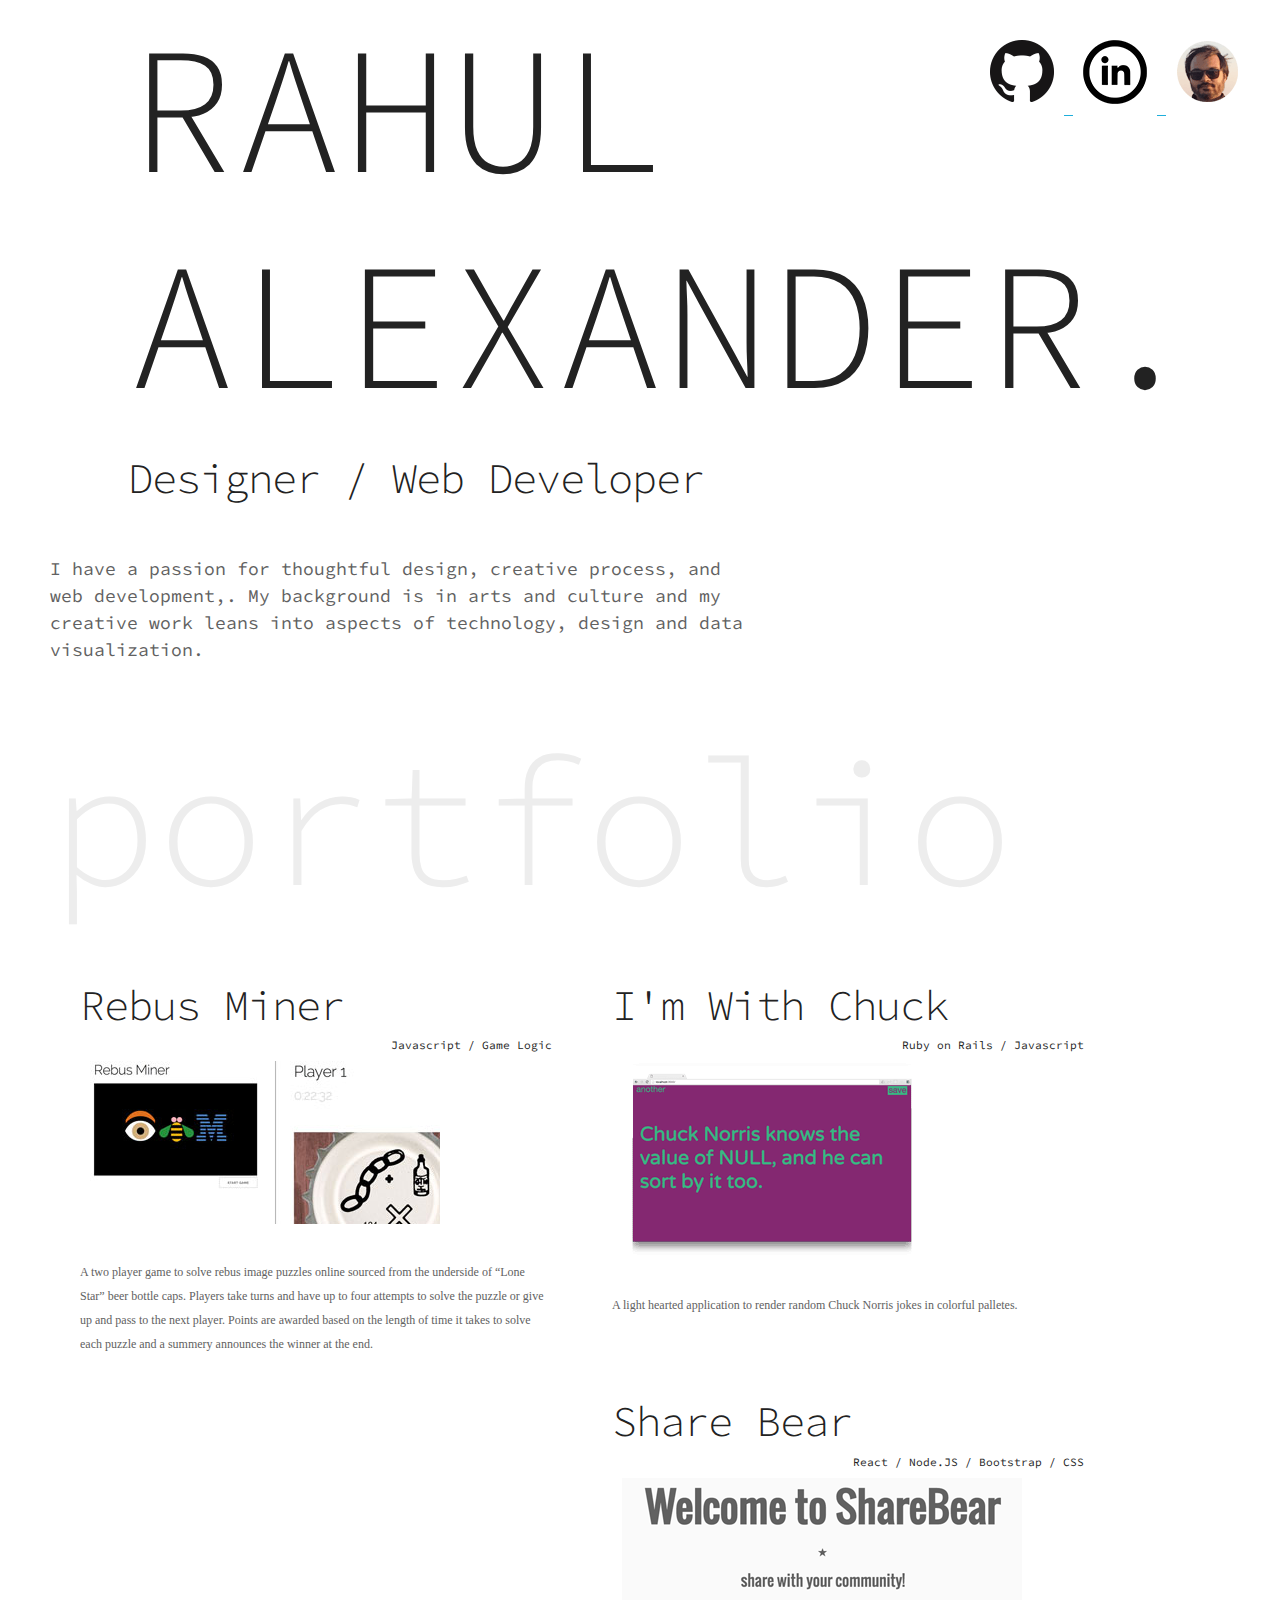
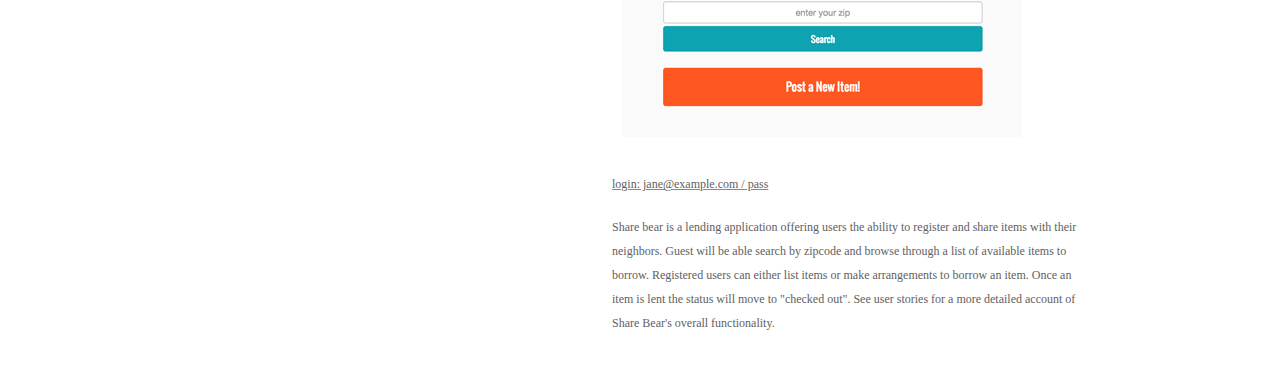
==== index.html @ 2a426d62 "a few edits" ====
<!DOCTYPE html>
<html>
  <head>
    <meta charset="utf-8">
    <meta http-equiv="X-UA-Compatible" content="IE=edge">
    <meta name="viewport" content="width=device-width, initial-scale=1">
    <title>Rahul Alexander</title>
    <link rel="stylesheet" href="style.css">
    <link rel="stylesheet" href="css/normalize.css">
    <link rel="stylesheet" href="css/skeleton.css">
    <link rel="stylesheet" href="style.css">
    <script type="text/javascript" src="js/jquery-2.2.4.min.js"></script>
    <link href='https://fonts.googleapis.com/css?family=Source+Code+Pro' rel='stylesheet' type='text/css'>
  </head>
<body>

<header id="intro">
  <div class="gitfloat">
    <a href="https://github.com/papersix/" target="_blank">
      <img src="img/git_hub.png" />
    </a>
    <a href="https://www.linkedin.com/in/rahulalexander" target="_blank">
      <img src="img/linked_in.png" />
    </a>
    <img src="img/ra_02.png" />
  </div>
  <h1>RAHUL ALEXANDER.</h1>
  <h2>Designer / Web Developer</h2>
</header>


<section id="about">
<p>I have a passion for thoughtful design, creative process, and web development,.
My background is in arts and culture and my creative work leans into aspects of technology, design and data visualization.</p>
</section>

<section id ="portfolio">

<h1>portfolio</h1>
  <div>
    <h2>Rebus Miner</h2><sup>Javascript / Game Logic</sup>
    <a href="http://papersix.github.io/miner" target="_blank">
      <img src="img/rebus_miner.jpg" alt="">
    </a>
      <p>A two player game to solve rebus image puzzles online sourced from the underside of “Lone Star” beer bottle caps.  Players take turns and have up to four attempts to solve the puzzle or give up and pass to the next player.  Points are awarded based on the length of time it takes to solve each puzzle and a summery announces the winner at the end.</p>
  </div>

  <div>
    <h2>I'm With Chuck</h2><sup>Ruby on Rails / Javascript</sup>
    <a href="http://papersix.github.io/miner" target="_blank"><img src="img/chuck.gif" alt=""></a>
      <p>A light hearted application to render random Chuck Norris jokes in colorful palletes.</p>
  </div>

  <div>
    <h2>Share Bear</h2><sup> React / Node.JS / Bootstrap / CSS</sup>
    <a href="http://share--bear.herokuapp.com/" target="_blank"><img src="img/share_bear.png" alt=""></a>
      <a href="http://share--bear.herokuapp.com/" target="_blank">
      <p>login:  jane@example.com  / pass</p></a>
      <p>Share bear is a lending application offering users the ability to register and share items with their neighbors. Guest will be able search by zipcode and browse through a list of available items to borrow. Registered users can either list items or make arrangements to borrow an item. Once an item is lent the status will move to "checked out".
See user stories for a more detailed account of Share Bear's overall functionality.</p>
  </div>
</section>


<footer>

</footer>
</body>
</html>
---- style.css ----
* {
    font-family: Source Code Pro;
}

header {
  margin-left: 10%;
  /*text-align: center;*/
}
section {
  width:auto;
 /* padding:50px;*/
  margin: 50px;
}
h1 {
  font-size:20vh;

}
#about p {
  font-size: 1.2em;
  font-family: Source Code Pro;
  line-height: 1.5em;
  margin-right:40%;
}

.gitfloat {
  float: right;
  position: relative;
  display:inline-block;
}

div {
  padding:30px;
}

img {
  margin:10px;
/*  position: relative;*/
  display: inline-block;
}


#portfolio div {
  width:40%;
  display:inline-block;

  float: left;
}

#portfolio h1 {
  color:#ededed;
}

sup {
  float:right;
}



p {

  font-family: Verdana;
  font-size: 9pt;
  line-height: 18pt;
  margin: 14pt 0;
  color: #616161;

}
---- css/skeleton.css ----
/*
* Skeleton V2.0.4
* Copyright 2014, Dave Gamache
* www.getskeleton.com
* Free to use under the MIT license.
* http://www.opensource.org/licenses/mit-license.php
* 12/29/2014
*/


/* Table of contents
––––––––––––––––––––––––––––––––––––––––––––––––––
- Grid
- Base Styles
- Typography
- Links
- Buttons
- Forms
- Lists
- Code
- Tables
- Spacing
- Utilities
- Clearing
- Media Queries
*/


/* Grid
–––––––––––––––––––––––––––––––––––––––––––––––––– */
.container {
  position: relative;
  width: 100%;
  max-width: 960px;
  margin: 0 auto;
  padding: 0 20px;
  box-sizing: border-box; }
.column,
.columns {
  width: 100%;
  float: left;
  box-sizing: border-box; }

/* For devices larger than 400px */
@media (min-width: 400px) {
  .container {
    width: 85%;
    padding: 0; }
}

/* For devices larger than 550px */
@media (min-width: 550px) {
  .container {
    width: 80%; }
  .column,
  .columns {
    margin-left: 4%; }
  .column:first-child,
  .columns:first-child {
    margin-left: 0; }

  .one.column,
  .one.columns                    { width: 4.66666666667%; }
  .two.columns                    { width: 13.3333333333%; }
  .three.columns                  { width: 22%;            }
  .four.columns                   { width: 30.6666666667%; }
  .five.columns                   { width: 39.3333333333%; }
  .six.columns                    { width: 48%;            }
  .seven.columns                  { width: 56.6666666667%; }
  .eight.columns                  { width: 65.3333333333%; }
  .nine.columns                   { width: 74.0%;          }
  .ten.columns                    { width: 82.6666666667%; }
  .eleven.columns                 { width: 91.3333333333%; }
  .twelve.columns                 { width: 100%; margin-left: 0; }

  .one-third.column               { width: 30.6666666667%; }
  .two-thirds.column              { width: 65.3333333333%; }

  .one-half.column                { width: 48%; }

  /* Offsets */
  .offset-by-one.column,
  .offset-by-one.columns          { margin-left: 8.66666666667%; }
  .offset-by-two.column,
  .offset-by-two.columns          { margin-left: 17.3333333333%; }
  .offset-by-three.column,
  .offset-by-three.columns        { margin-left: 26%;            }
  .offset-by-four.column,
  .offset-by-four.columns         { margin-left: 34.6666666667%; }
  .offset-by-five.column,
  .offset-by-five.columns         { margin-left: 43.3333333333%; }
  .offset-by-six.column,
  .offset-by-six.columns          { margin-left: 52%;            }
  .offset-by-seven.column,
  .offset-by-seven.columns        { margin-left: 60.6666666667%; }
  .offset-by-eight.column,
  .offset-by-eight.columns        { margin-left: 69.3333333333%; }
  .offset-by-nine.column,
  .offset-by-nine.columns         { margin-left: 78.0%;          }
  .offset-by-ten.column,
  .offset-by-ten.columns          { margin-left: 86.6666666667%; }
  .offset-by-eleven.column,
  .offset-by-eleven.columns       { margin-left: 95.3333333333%; }

  .offset-by-one-third.column,
  .offset-by-one-third.columns    { margin-left: 34.6666666667%; }
  .offset-by-two-thirds.column,
  .offset-by-two-thirds.columns   { margin-left: 69.3333333333%; }

  .offset-by-one-half.column,
  .offset-by-one-half.columns     { margin-left: 52%; }

}


/* Base Styles
–––––––––––––––––––––––––––––––––––––––––––––––––– */
/* NOTE
html is set to 62.5% so that all the REM measurements throughout Skeleton
are based on 10px sizing. So basically 1.5rem = 15px :) */
html {
  font-size: 62.5%; }
body {
  font-size: 1.5em; /* currently ems cause chrome bug misinterpreting rems on body element */
  line-height: 1.6;
  font-weight: 400;
  font-family: "Raleway", "HelveticaNeue", "Helvetica Neue", Helvetica, Arial, sans-serif;
  color: #222; }


/* Typography
–––––––––––––––––––––––––––––––––––––––––––––––––– */
h1, h2, h3, h4, h5, h6 {
  margin-top: 0;
  margin-bottom: 2rem;
  font-weight: 300; }
h1 { font-size: 4.0rem; line-height: 1.2;  letter-spacing: -.1rem;}
h2 { font-size: 3.6rem; line-height: 1.25; letter-spacing: -.1rem; }
h3 { font-size: 3.0rem; line-height: 1.3;  letter-spacing: -.1rem; }
h4 { font-size: 2.4rem; line-height: 1.35; letter-spacing: -.08rem; }
h5 { font-size: 1.8rem; line-height: 1.5;  letter-spacing: -.05rem; }
h6 { font-size: 1.5rem; line-height: 1.6;  letter-spacing: 0; }

/* Larger than phablet */
@media (min-width: 550px) {
  h1 { font-size: 5.0rem; }
  h2 { font-size: 4.2rem; }
  h3 { font-size: 3.6rem; }
  h4 { font-size: 3.0rem; }
  h5 { font-size: 2.4rem; }
  h6 { font-size: 1.5rem; }
}

p {
  margin-top: 0; }


/* Links
–––––––––––––––––––––––––––––––––––––––––––––––––– */
a {
  color: #1EAEDB; }
a:hover {
  color: #0FA0CE; }


/* Buttons
–––––––––––––––––––––––––––––––––––––––––––––––––– */
.button,
button,
input[type="submit"],
input[type="reset"],
input[type="button"] {
  display: inline-block;
  height: 38px;
  padding: 0 30px;
  color: #555;
  text-align: center;
  font-size: 11px;
  font-weight: 600;
  line-height: 38px;
  letter-spacing: .1rem;
  text-transform: uppercase;
  text-decoration: none;
  white-space: nowrap;
  background-color: transparent;
  border-radius: 4px;
  border: 1px solid #bbb;
  cursor: pointer;
  box-sizing: border-box; }
.button:hover,
button:hover,
input[type="submit"]:hover,
input[type="reset"]:hover,
input[type="button"]:hover,
.button:focus,
button:focus,
input[type="submit"]:focus,
input[type="reset"]:focus,
input[type="button"]:focus {
  color: #333;
  border-color: #888;
  outline: 0; }
.button.button-primary,
button.button-primary,
input[type="submit"].button-primary,
input[type="reset"].button-primary,
input[type="button"].button-primary {
  color: #FFF;
  background-color: #33C3F0;
  border-color: #33C3F0; }
.button.button-primary:hover,
button.button-primary:hover,
input[type="submit"].button-primary:hover,
input[type="reset"].button-primary:hover,
input[type="button"].button-primary:hover,
.button.button-primary:focus,
button.button-primary:focus,
input[type="submit"].button-primary:focus,
input[type="reset"].button-primary:focus,
input[type="button"].button-primary:focus {
  color: #FFF;
  background-color: #1EAEDB;
  border-color: #1EAEDB; }


/* Forms
–––––––––––––––––––––––––––––––––––––––––––––––––– */
input[type="email"],
input[type="number"],
input[type="search"],
input[type="text"],
input[type="tel"],
input[type="url"],
input[type="password"],
textarea,
select {
  height: 38px;
  padding: 6px 10px; /* The 6px vertically centers text on FF, ignored by Webkit */
  background-color: #fff;
  border: 1px solid #D1D1D1;
  border-radius: 4px;
  box-shadow: none;
  box-sizing: border-box; }
/* Removes awkward default styles on some inputs for iOS */
input[type="email"],
input[type="number"],
input[type="search"],
input[type="text"],
input[type="tel"],
input[type="url"],
input[type="password"],
textarea {
  -webkit-appearance: none;
     -moz-appearance: none;
          appearance: none; }
textarea {
  min-height: 65px;
  padding-top: 6px;
  padding-bottom: 6px; }
input[type="email"]:focus,
input[type="number"]:focus,
input[type="search"]:focus,
input[type="text"]:focus,
input[type="tel"]:focus,
input[type="url"]:focus,
input[type="password"]:focus,
textarea:focus,
select:focus {
  border: 1px solid #33C3F0;
  outline: 0; }
label,
legend {
  display: block;
  margin-bottom: .5rem;
  font-weight: 600; }
fieldset {
  padding: 0;
  border-width: 0; }
input[type="checkbox"],
input[type="radio"] {
  display: inline; }
label > .label-body {
  display: inline-block;
  margin-left: .5rem;
  font-weight: normal; }


/* Lists
–––––––––––––––––––––––––––––––––––––––––––––––––– */
ul {
  list-style: circle inside; }
ol {
  list-style: decimal inside; }
ol, ul {
  padding-left: 0;
  margin-top: 0; }
ul ul,
ul ol,
ol ol,
ol ul {
  margin: 1.5rem 0 1.5rem 3rem;
  font-size: 90%; }
li {
  margin-bottom: 1rem; }


/* Code
–––––––––––––––––––––––––––––––––––––––––––––––––– */
code {
  padding: .2rem .5rem;
  margin: 0 .2rem;
  font-size: 90%;
  white-space: nowrap;
  background: #F1F1F1;
  border: 1px solid #E1E1E1;
  border-radius: 4px; }
pre > code {
  display: block;
  padding: 1rem 1.5rem;
  white-space: pre; }


/* Tables
–––––––––––––––––––––––––––––––––––––––––––––––––– */
th,
td {
  padding: 12px 15px;
  text-align: left;
  border-bottom: 1px solid #E1E1E1; }
th:first-child,
td:first-child {
  padding-left: 0; }
th:last-child,
td:last-child {
  padding-right: 0; }


/* Spacing
–––––––––––––––––––––––––––––––––––––––––––––––––– */
button,
.button {
  margin-bottom: 1rem; }
input,
textarea,
select,
fieldset {
  margin-bottom: 1.5rem; }
pre,
blockquote,
dl,
figure,
table,
p,
ul,
ol,
form {
  margin-bottom: 2.5rem; }


/* Utilities
–––––––––––––––––––––––––––––––––––––––––––––––––– */
.u-full-width {
  width: 100%;
  box-sizing: border-box; }
.u-max-full-width {
  max-width: 100%;
  box-sizing: border-box; }
.u-pull-right {
  float: right; }
.u-pull-left {
  float: left; }


/* Misc
–––––––––––––––––––––––––––––––––––––––––––––––––– */
hr {
  margin-top: 3rem;
  margin-bottom: 3.5rem;
  border-width: 0;
  border-top: 1px solid #E1E1E1; }


/* Clearing
–––––––––––––––––––––––––––––––––––––––––––––––––– */

/* Self Clearing Goodness */
.container:after,
.row:after,
.u-cf {
  content: "";
  display: table;
  clear: both; }


/* Media Queries
–––––––––––––––––––––––––––––––––––––––––––––––––– */
/*
Note: The best way to structure the use of media queries is to create the queries
near the relevant code. For example, if you wanted to change the styles for buttons
on small devices, paste the mobile query code up in the buttons section and style it
there.
*/


/* Larger than mobile */
@media (min-width: 400px) {}

/* Larger than phablet (also point when grid becomes active) */
@media (min-width: 550px) {}

/* Larger than tablet */
@media (min-width: 750px) {}

/* Larger than desktop */
@media (min-width: 1000px) {}

/* Larger than Desktop HD */
@media (min-width: 1200px) {}
---- style.css ----
* {
    font-family: Source Code Pro;
}

header {
  margin-left: 10%;
  /*text-align: center;*/
}
section {
  width:auto;
 /* padding:50px;*/
  margin: 50px;
}
h1 {
  font-size:20vh;

}
#about p {
  font-size: 1.2em;
  font-family: Source Code Pro;
  line-height: 1.5em;
  margin-right:40%;
}

.gitfloat {
  float: right;
  position: relative;
  display:inline-block;
}

div {
  padding:30px;
}

img {
  margin:10px;
/*  position: relative;*/
  display: inline-block;
}


#portfolio div {
  width:40%;
  display:inline-block;

  float: left;
}

#portfolio h1 {
  color:#ededed;
}

sup {
  float:right;
}



p {

  font-family: Verdana;
  font-size: 9pt;
  line-height: 18pt;
  margin: 14pt 0;
  color: #616161;

}
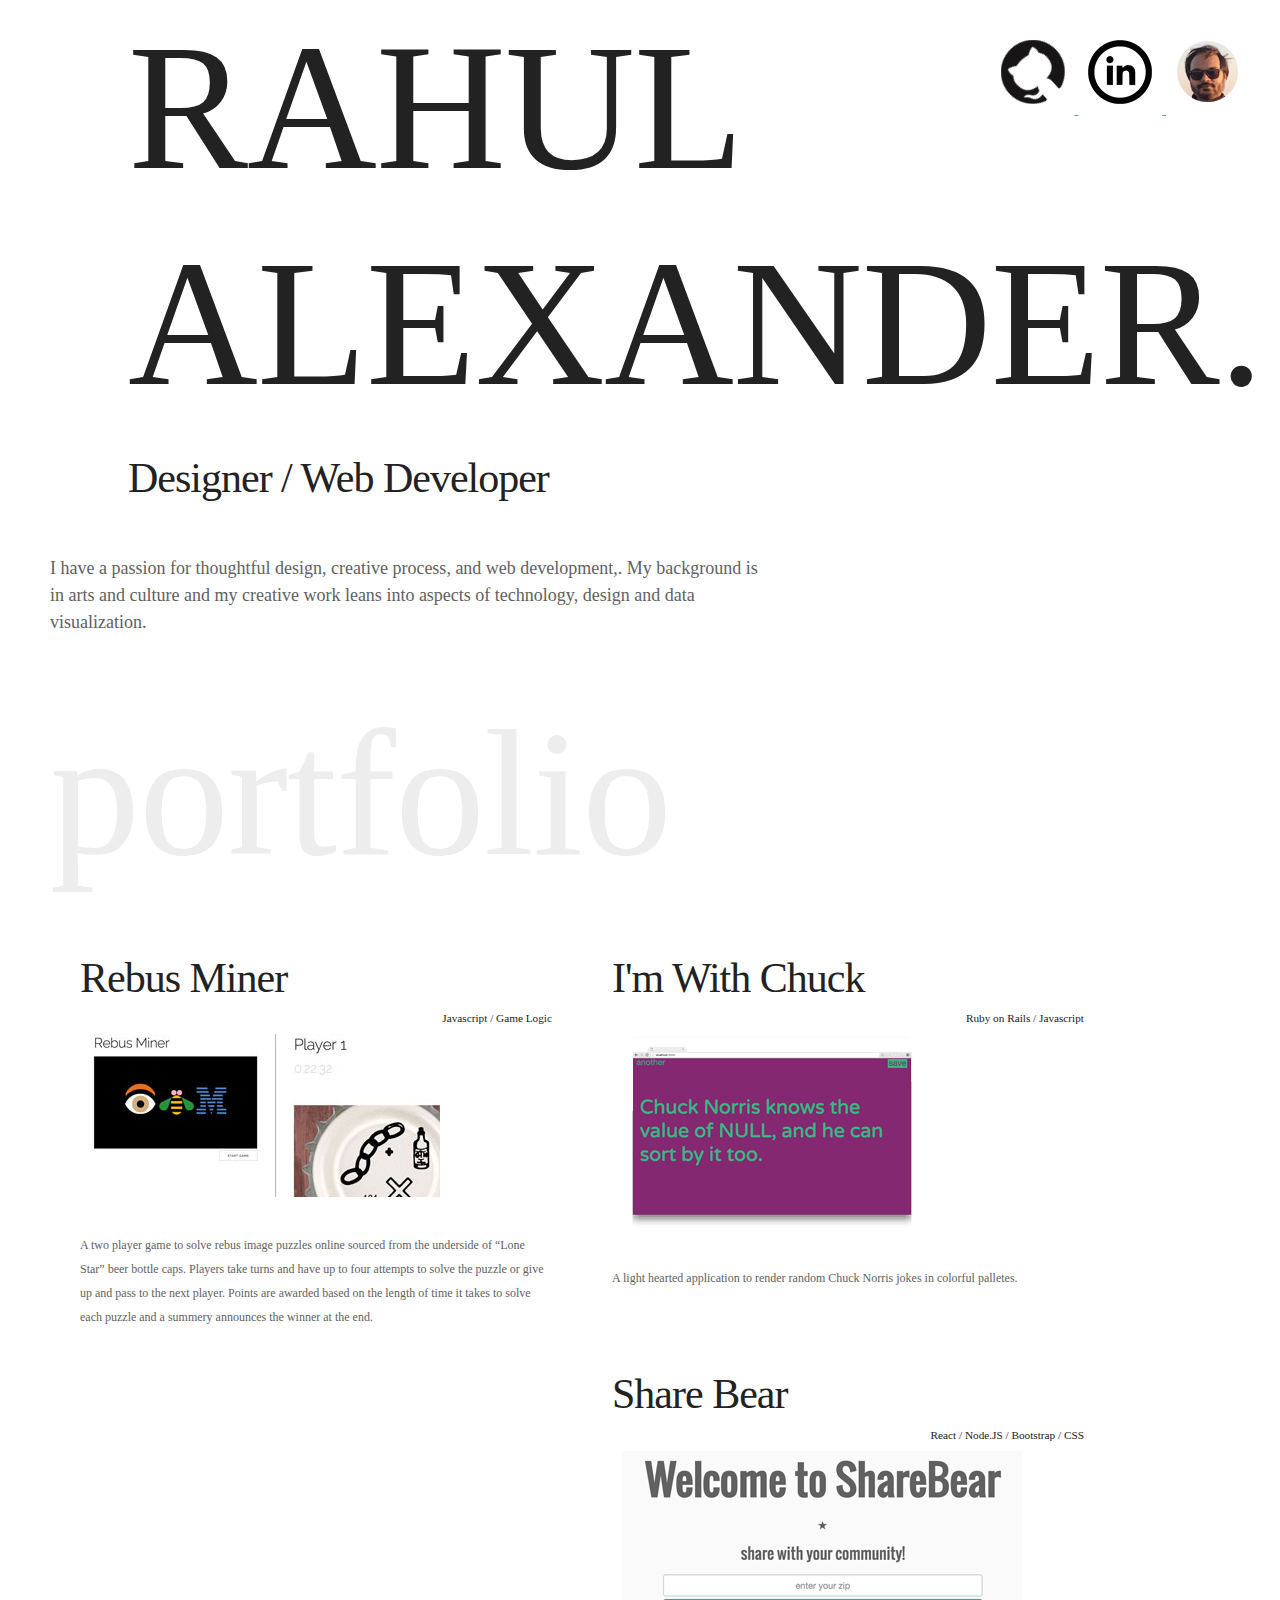
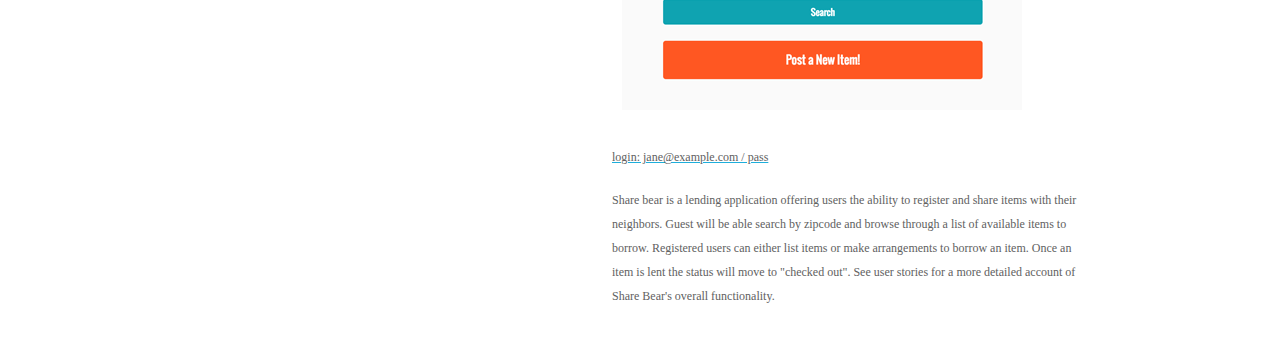
==== commit 7ed8b881: "added anim for git" ====
--- a/index.html
+++ b/index.html
@@ -10,14 +10,14 @@
     <link rel="stylesheet" href="css/skeleton.css">
     <link rel="stylesheet" href="style.css">
     <script type="text/javascript" src="js/jquery-2.2.4.min.js"></script>
-    <link href='https://fonts.googleapis.com/css?family=Source+Code+Pro' rel='stylesheet' type='text/css'>
+    <!-- <link href='https://fonts.googleapis.com/css?family=Source+Code+Pro' rel='stylesheet' type='text/css'> -->
   </head>
 <body>
 
 <header id="intro">
   <div class="gitfloat">
     <a href="https://github.com/papersix/" target="_blank">
-      <img src="img/git_hub.png" />
+      <img src="img/git_hub_2.gif" />
     </a>
     <a href="https://www.linkedin.com/in/rahulalexander" target="_blank">
       <img src="img/linked_in.png" />
--- a/style.css
+++ b/style.css
@@ -1,3 +1,5 @@
+@import url(https://fonts.googleapis.com/css?family=Source+Sans+Pro);
+
 * {
     font-family: Source Code Pro;
 }
--- a/style.css
+++ b/style.css
@@ -1,3 +1,5 @@
+@import url(https://fonts.googleapis.com/css?family=Source+Sans+Pro);
+
 * {
     font-family: Source Code Pro;
 }
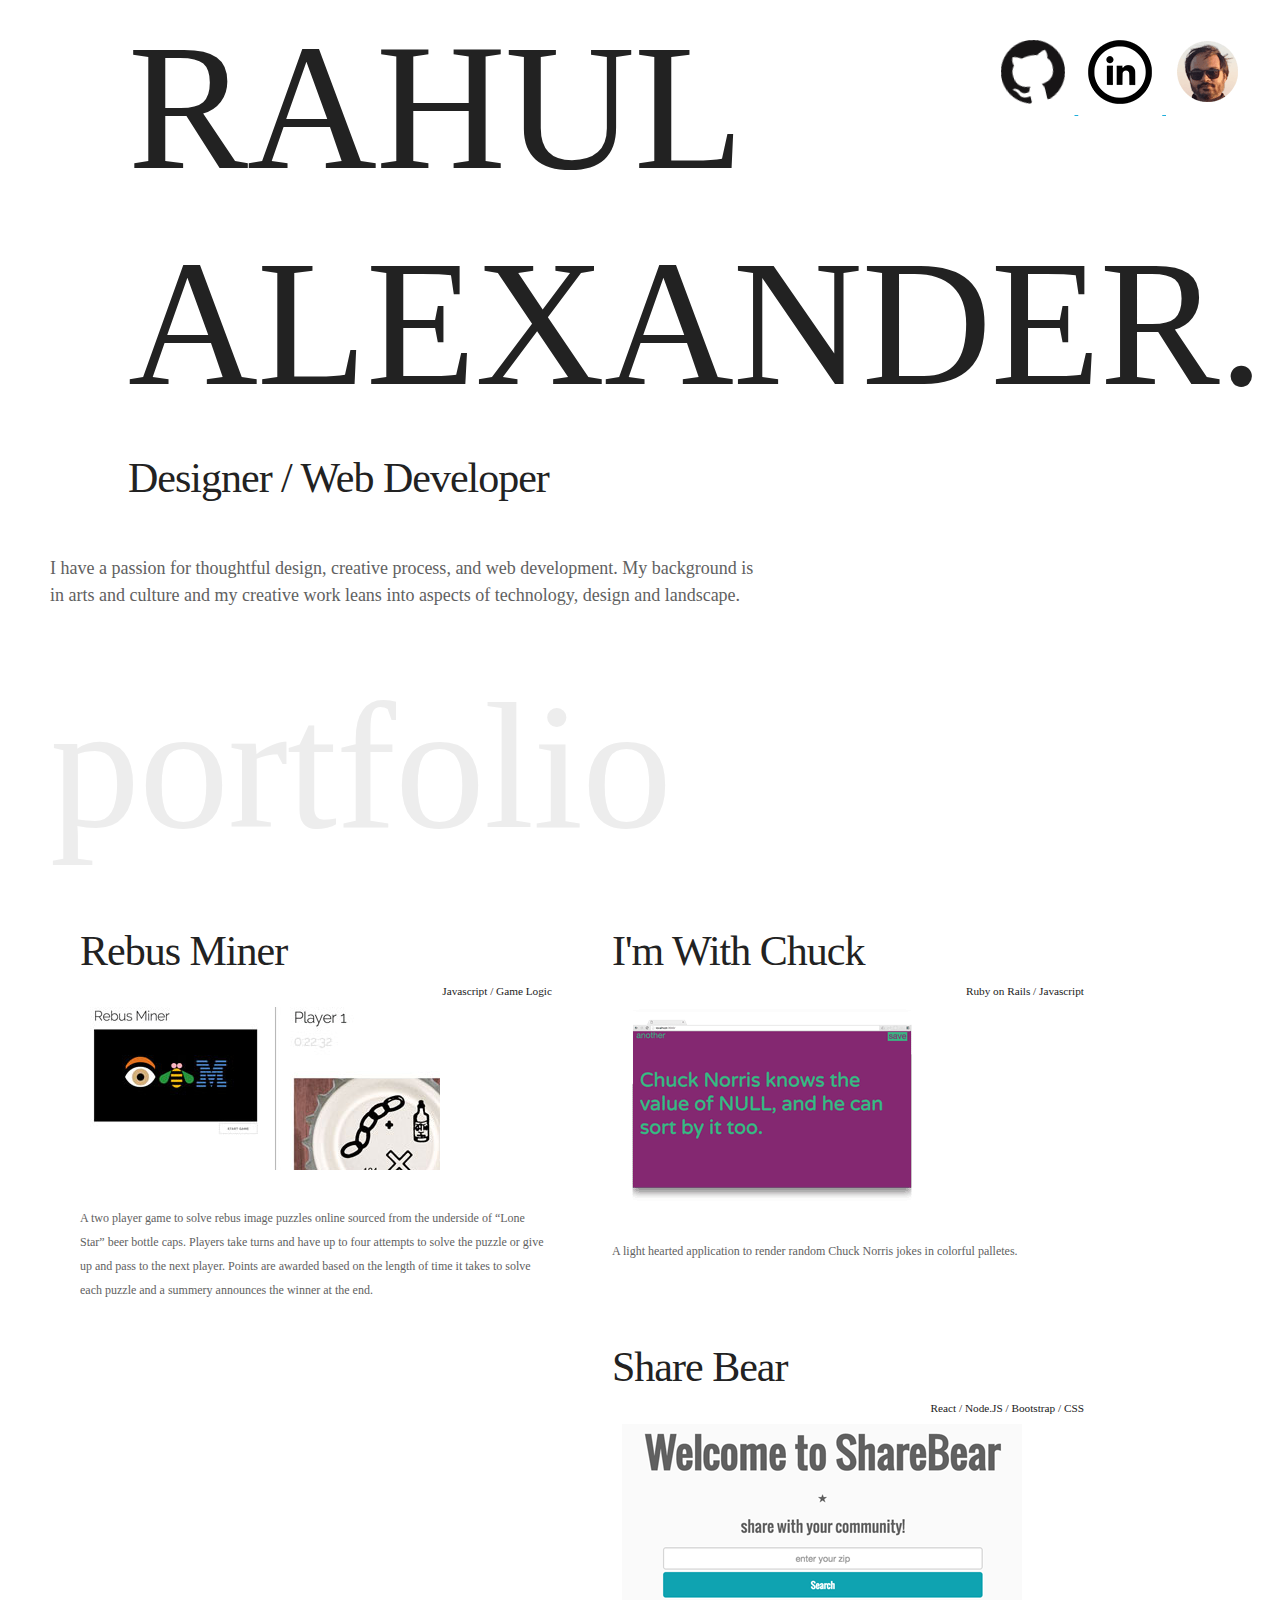
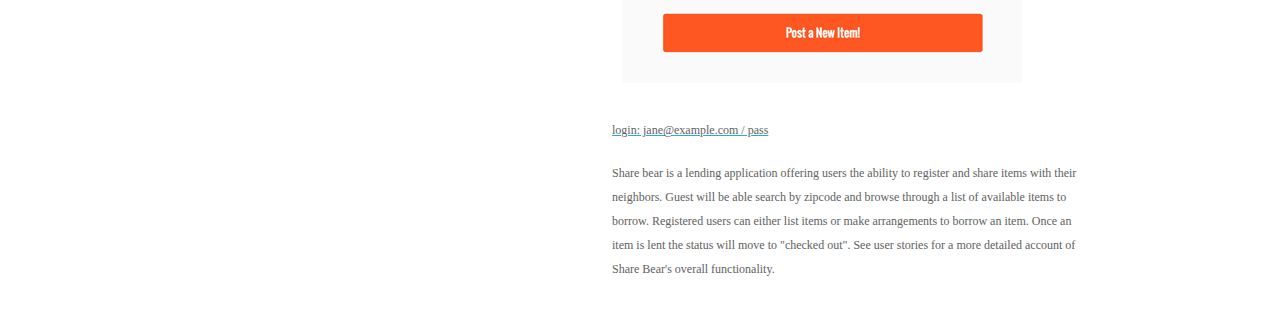
==== commit d4d96999: "typo fixed" ====
--- a/index.html
+++ b/index.html
@@ -30,8 +30,8 @@
 
 
 <section id="about">
-<p>I have a passion for thoughtful design, creative process, and web development,.
-My background is in arts and culture and my creative work leans into aspects of technology, design and data visualization.</p>
+<p>I have a passion for thoughtful design, creative process, and web development.
+My background is in arts and culture and my creative work leans into aspects of technology, design and landscape.</p>
 </section>
 
 <section id ="portfolio">
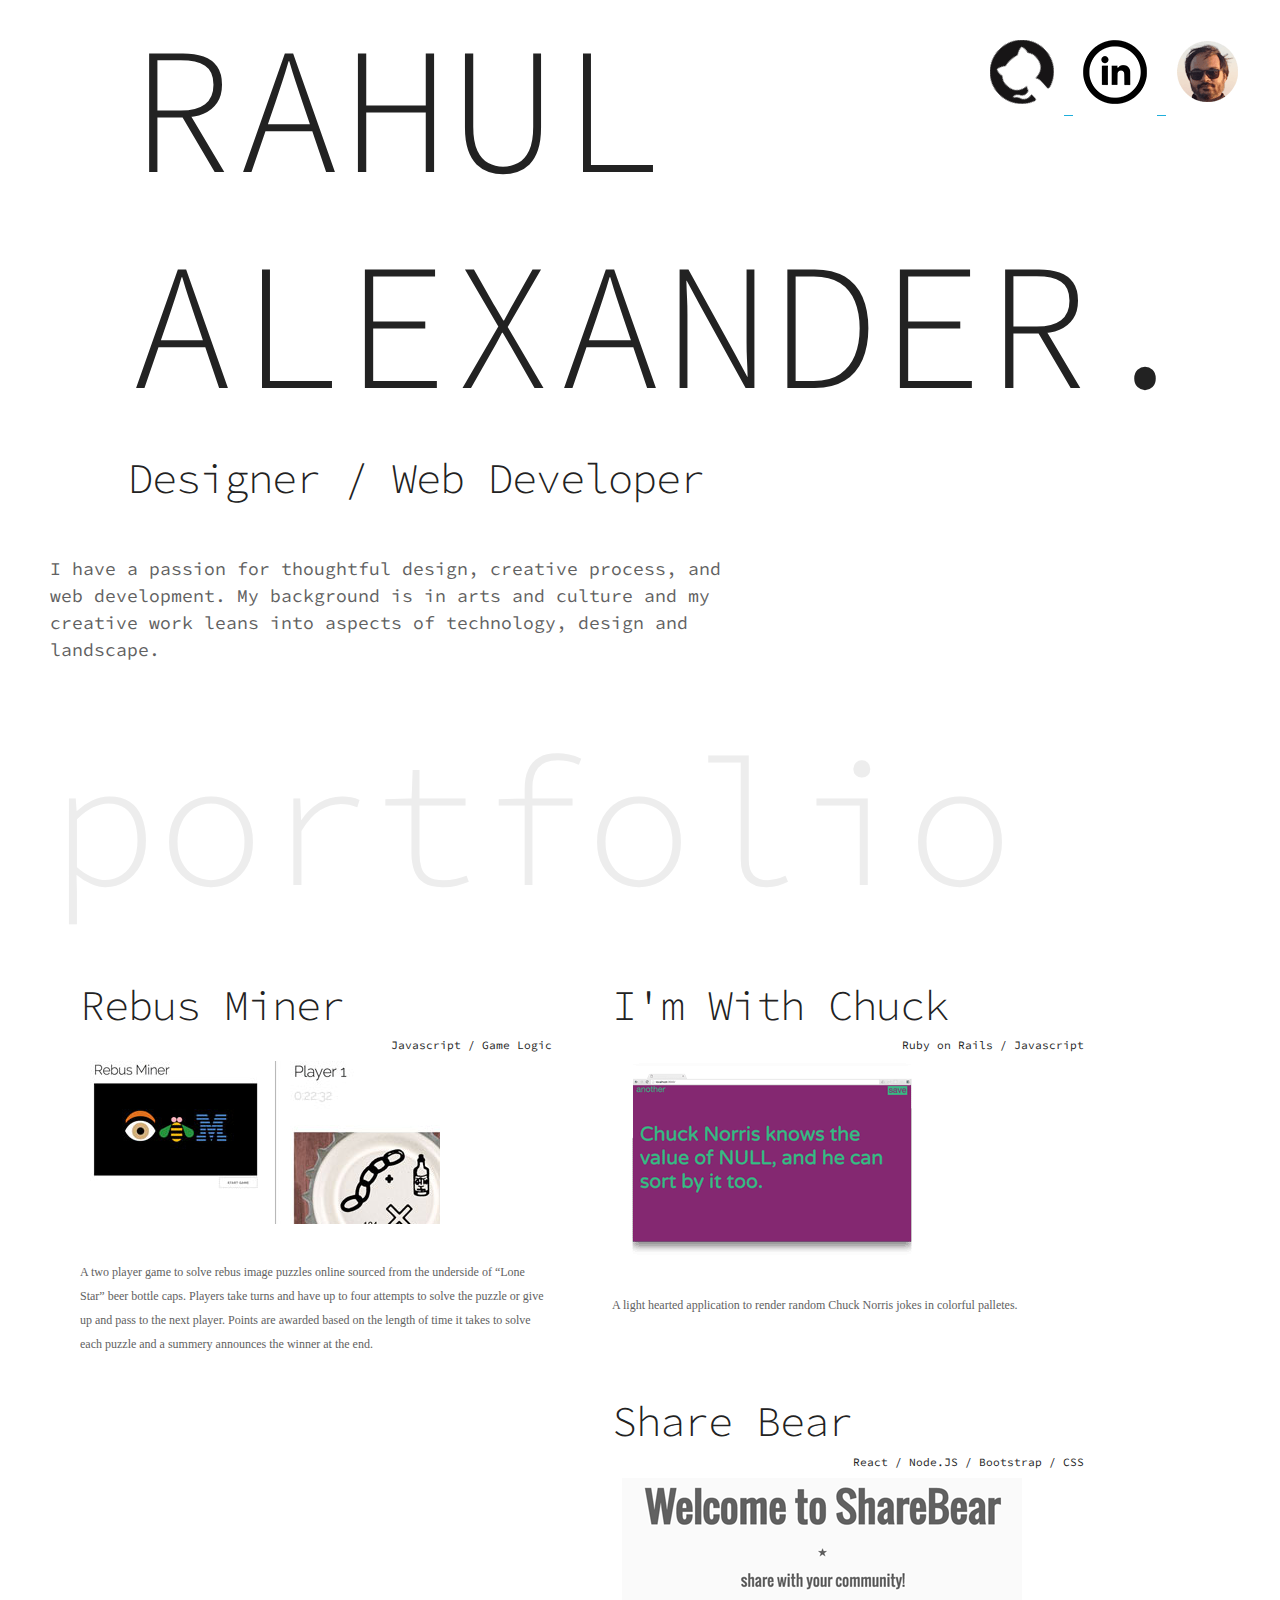
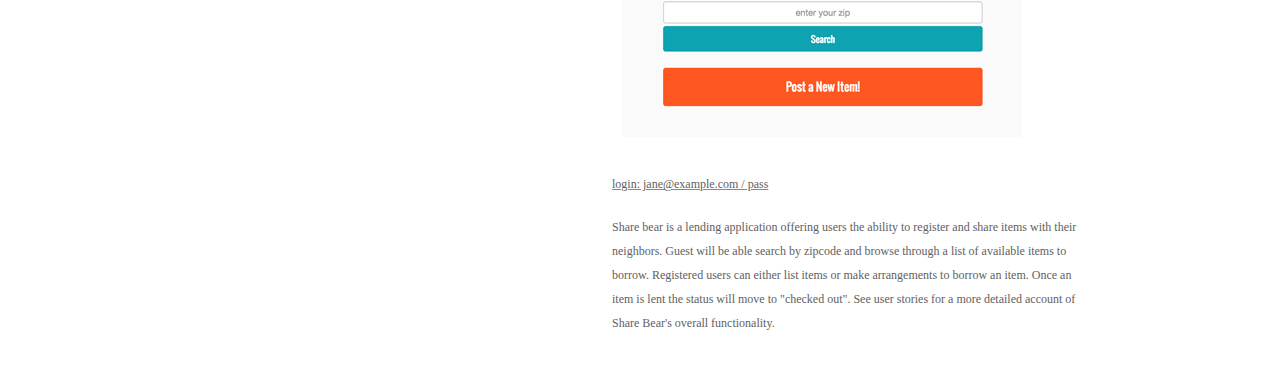
==== commit 896df1f6: "another commit" ====
--- a/index.html
+++ b/index.html
@@ -5,6 +5,7 @@
     <meta http-equiv="X-UA-Compatible" content="IE=edge">
     <meta name="viewport" content="width=device-width, initial-scale=1">
     <title>Rahul Alexander</title>
+    <link href='https://fonts.googleapis.com/css?family=Source+Code+Pro' rel='stylesheet' type='text/css'>
     <link rel="stylesheet" href="style.css">
     <link rel="stylesheet" href="css/normalize.css">
     <link rel="stylesheet" href="css/skeleton.css">
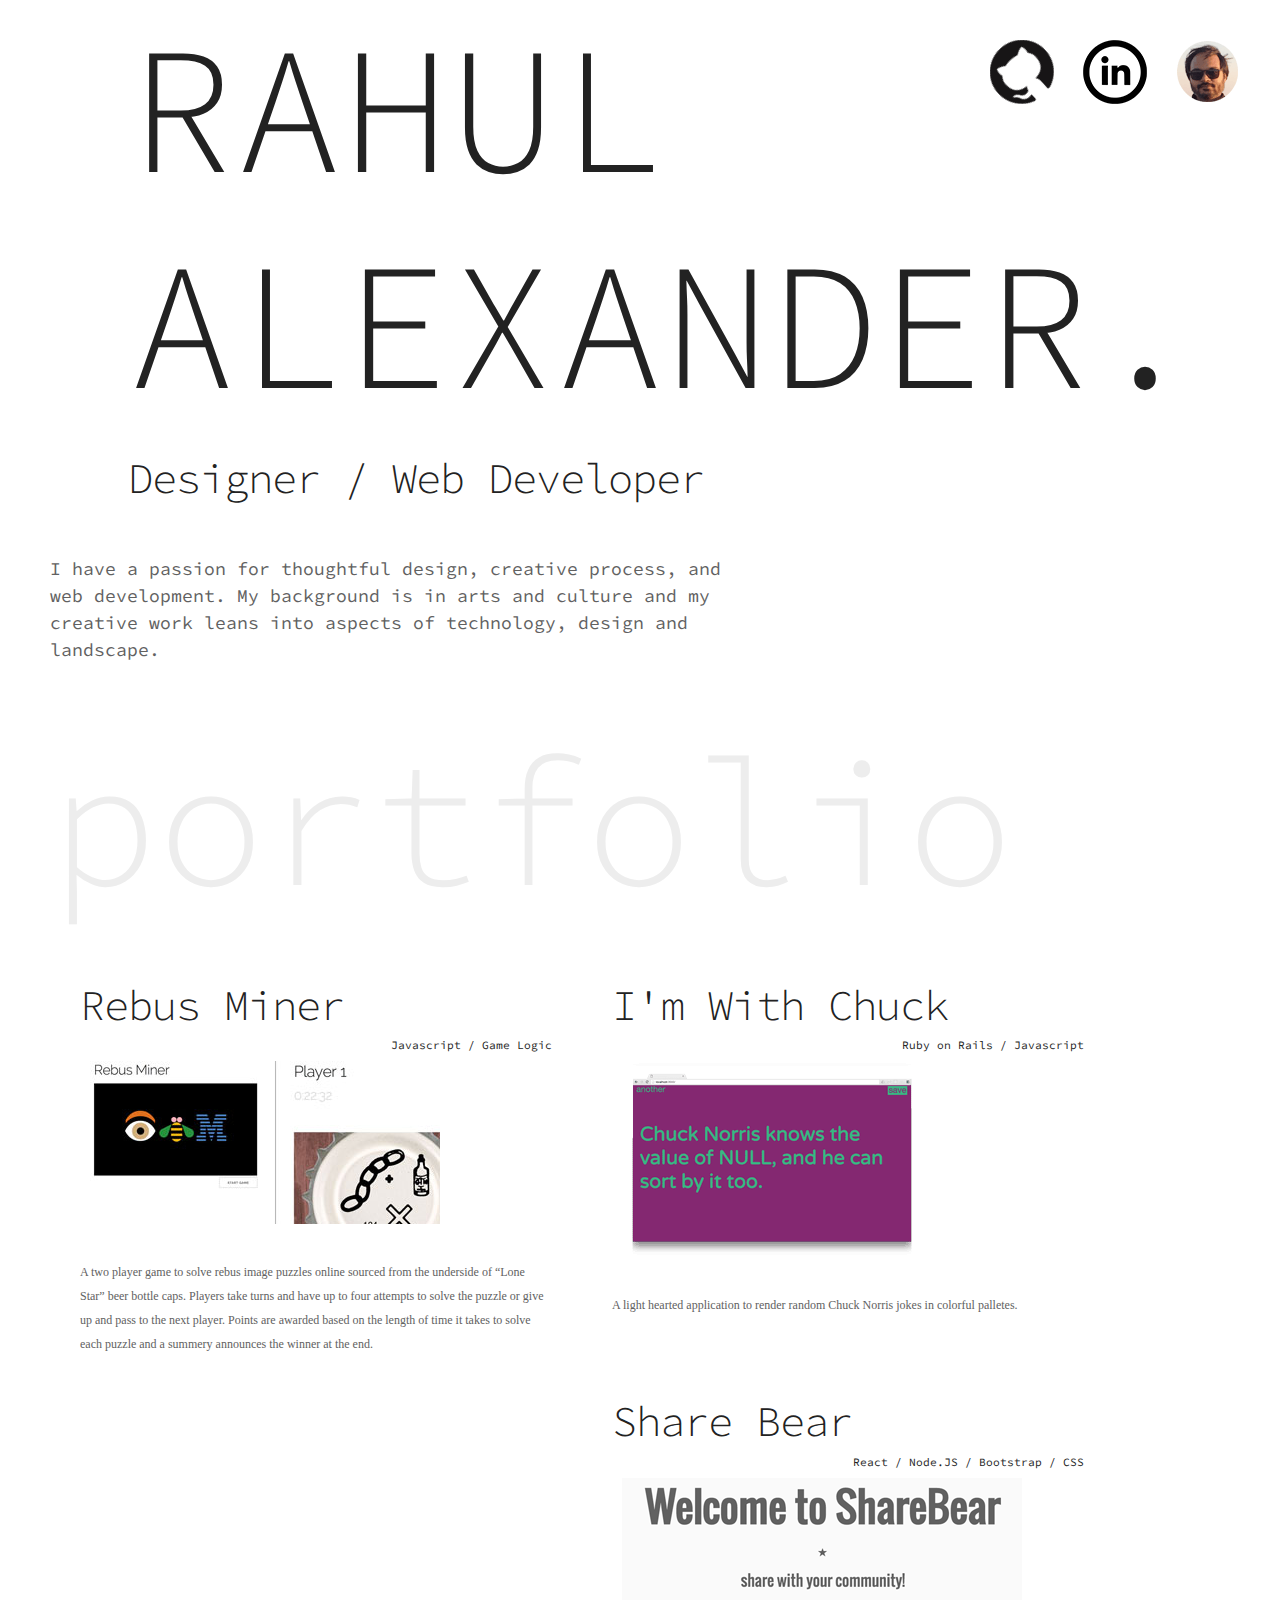
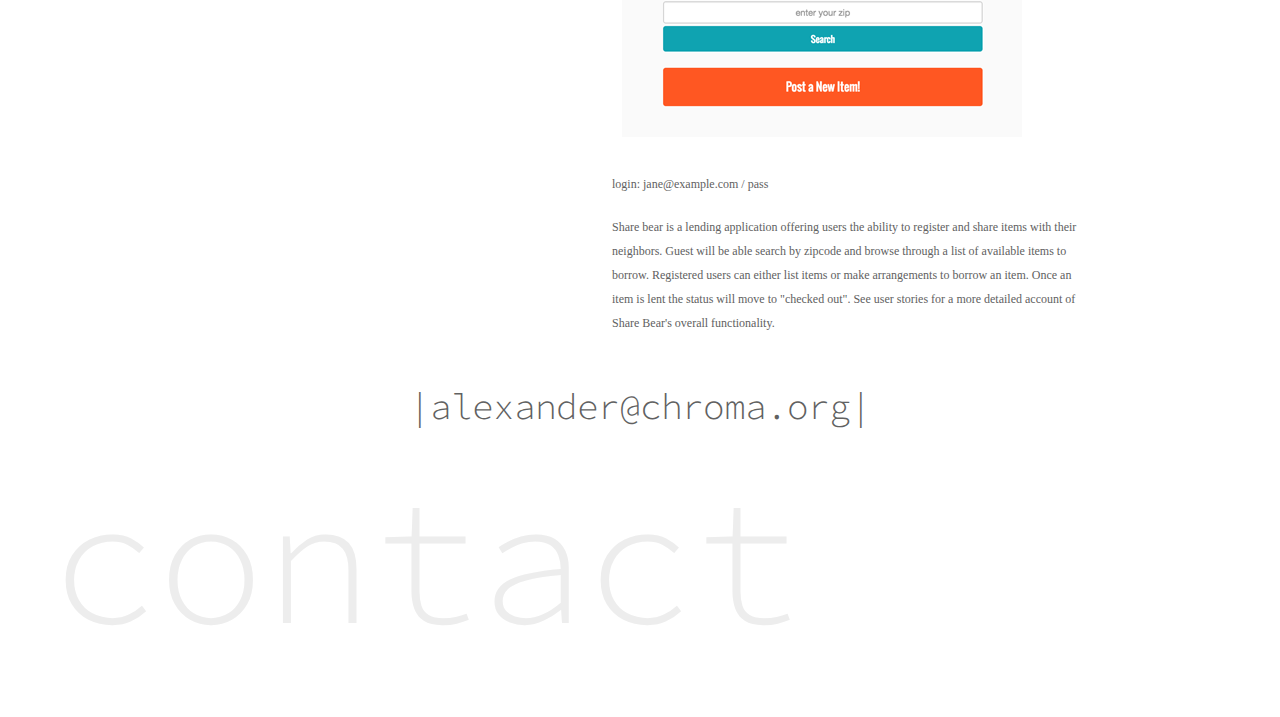
==== commit c8ee1888: "contact added" ====
--- a/index.html
+++ b/index.html
@@ -62,7 +62,10 @@
   </div>
 </section>
 
-
+<section id ="contact">
+<a href="mailto:alexander@chroma.org"><h3 id ="email">|alexander@chroma.org|</h3></a>
+<h1>contact</h1>
+</section>
 <footer>
 
 </footer>
--- a/style.css
+++ b/style.css
@@ -2,7 +2,10 @@
 
 * {
     font-family: Source Code Pro;
+    text-decoration: none;
 }
+
+
 
 header {
   margin-left: 10%;
@@ -48,7 +51,7 @@
   float: left;
 }
 
-#portfolio h1 {
+section h1 {
   color:#ededed;
 }
 
@@ -65,5 +68,10 @@
   line-height: 18pt;
   margin: 14pt 0;
   color: #616161;
+}
 
+#email {
+
+  text-align: center;
+  color:#616161;
 }
--- a/style.css
+++ b/style.css
@@ -2,7 +2,10 @@
 
 * {
     font-family: Source Code Pro;
+    text-decoration: none;
 }
+
+
 
 header {
   margin-left: 10%;
@@ -48,7 +51,7 @@
   float: left;
 }
 
-#portfolio h1 {
+section h1 {
   color:#ededed;
 }
 
@@ -65,5 +68,10 @@
   line-height: 18pt;
   margin: 14pt 0;
   color: #616161;
+}
 
+#email {
+
+  text-align: center;
+  color:#616161;
 }
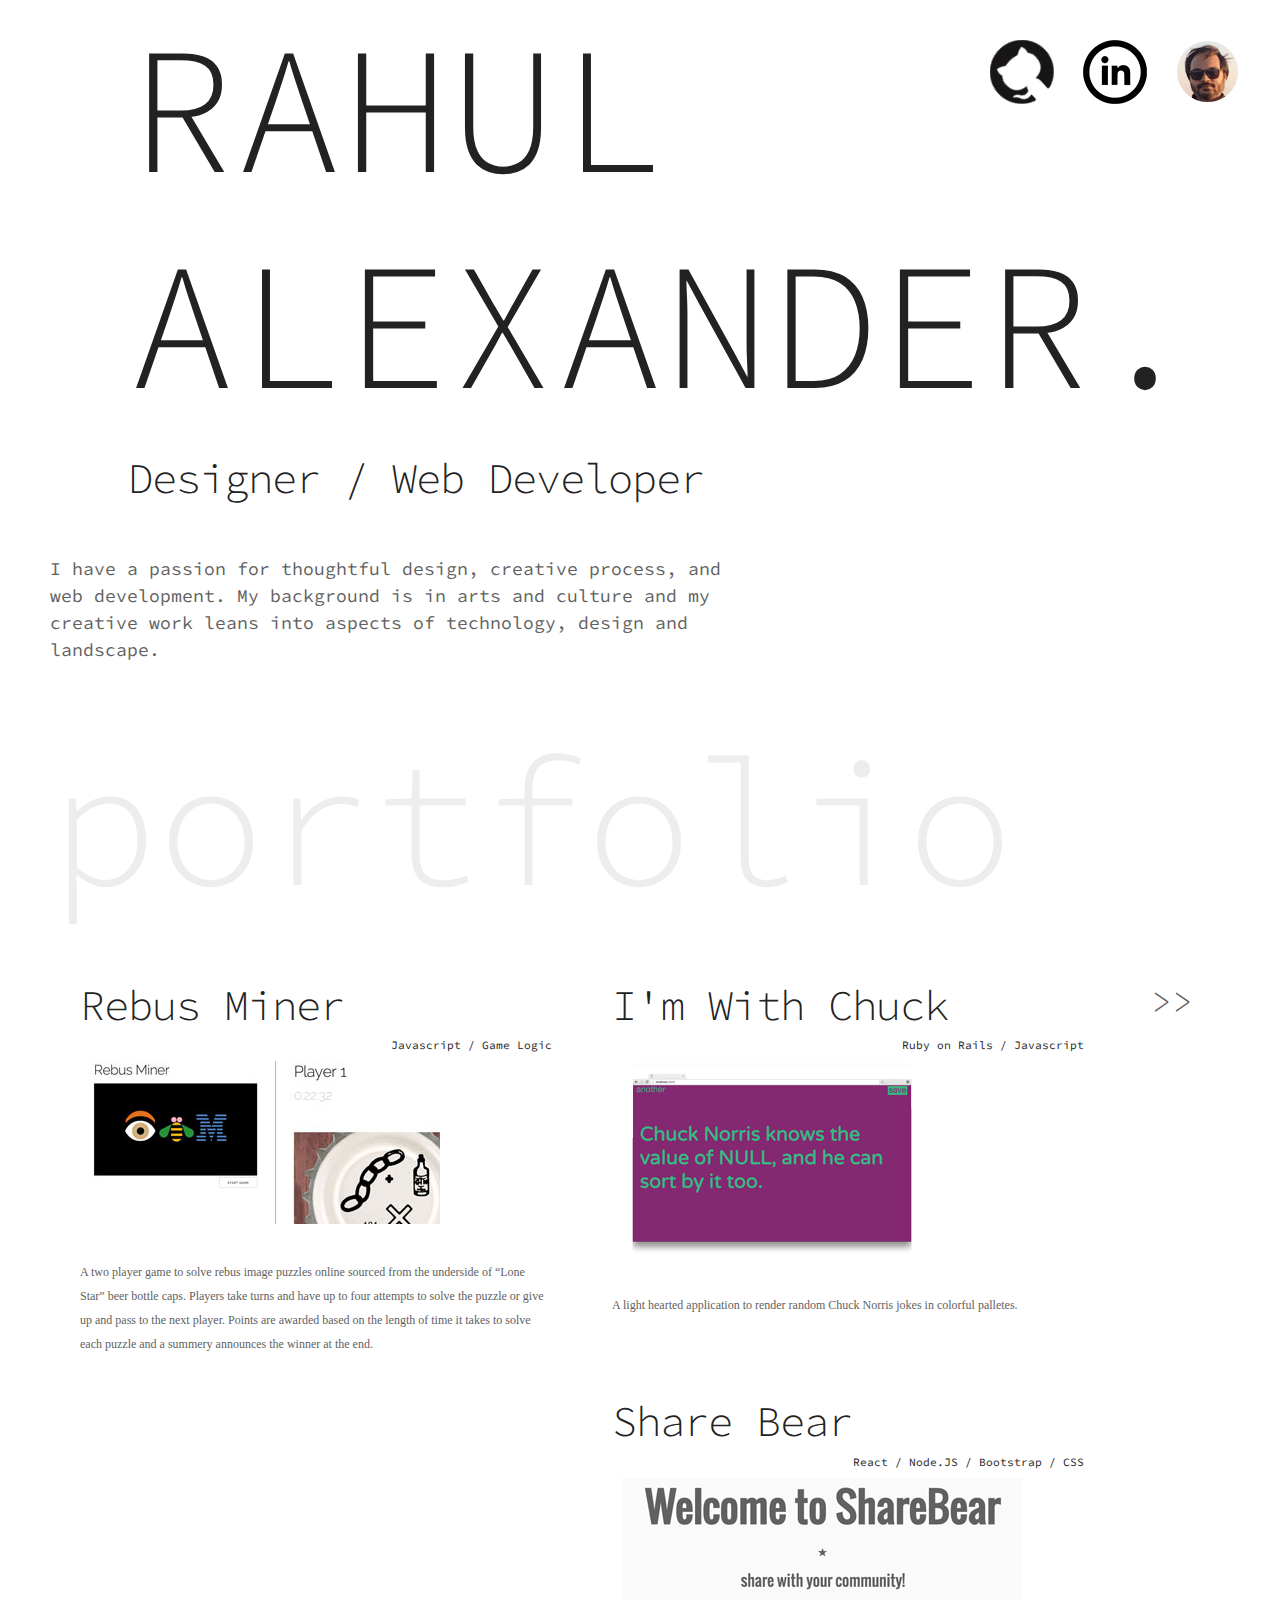
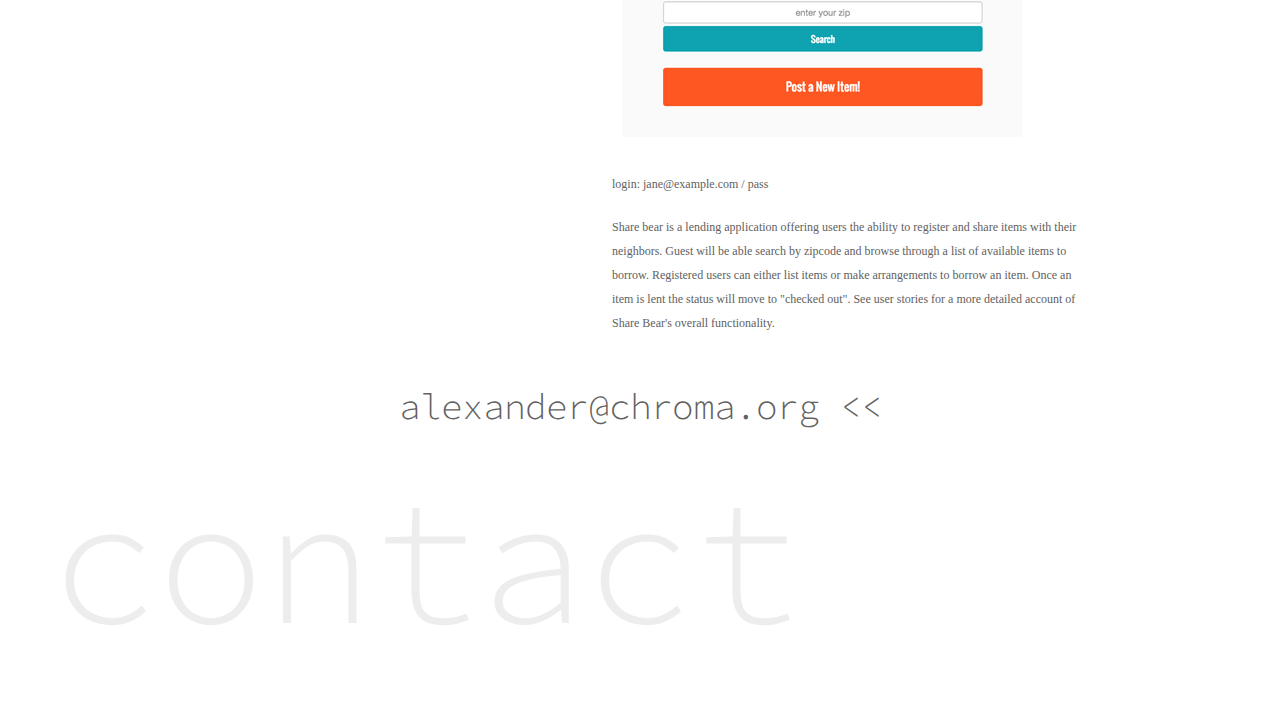
==== commit b0a9a02f: "contact added" ====
--- a/index.html
+++ b/index.html
@@ -63,7 +63,7 @@
 </section>
 
 <section id ="contact">
-<a href="mailto:alexander@chroma.org"><h3 id ="email">|alexander@chroma.org|</h3></a>
+<a href="mailto:alexander@chroma.org"><h3 id ="email"> >> alexander@chroma.org <<</h3></a>
 <h1>contact</h1>
 </section>
 <footer>
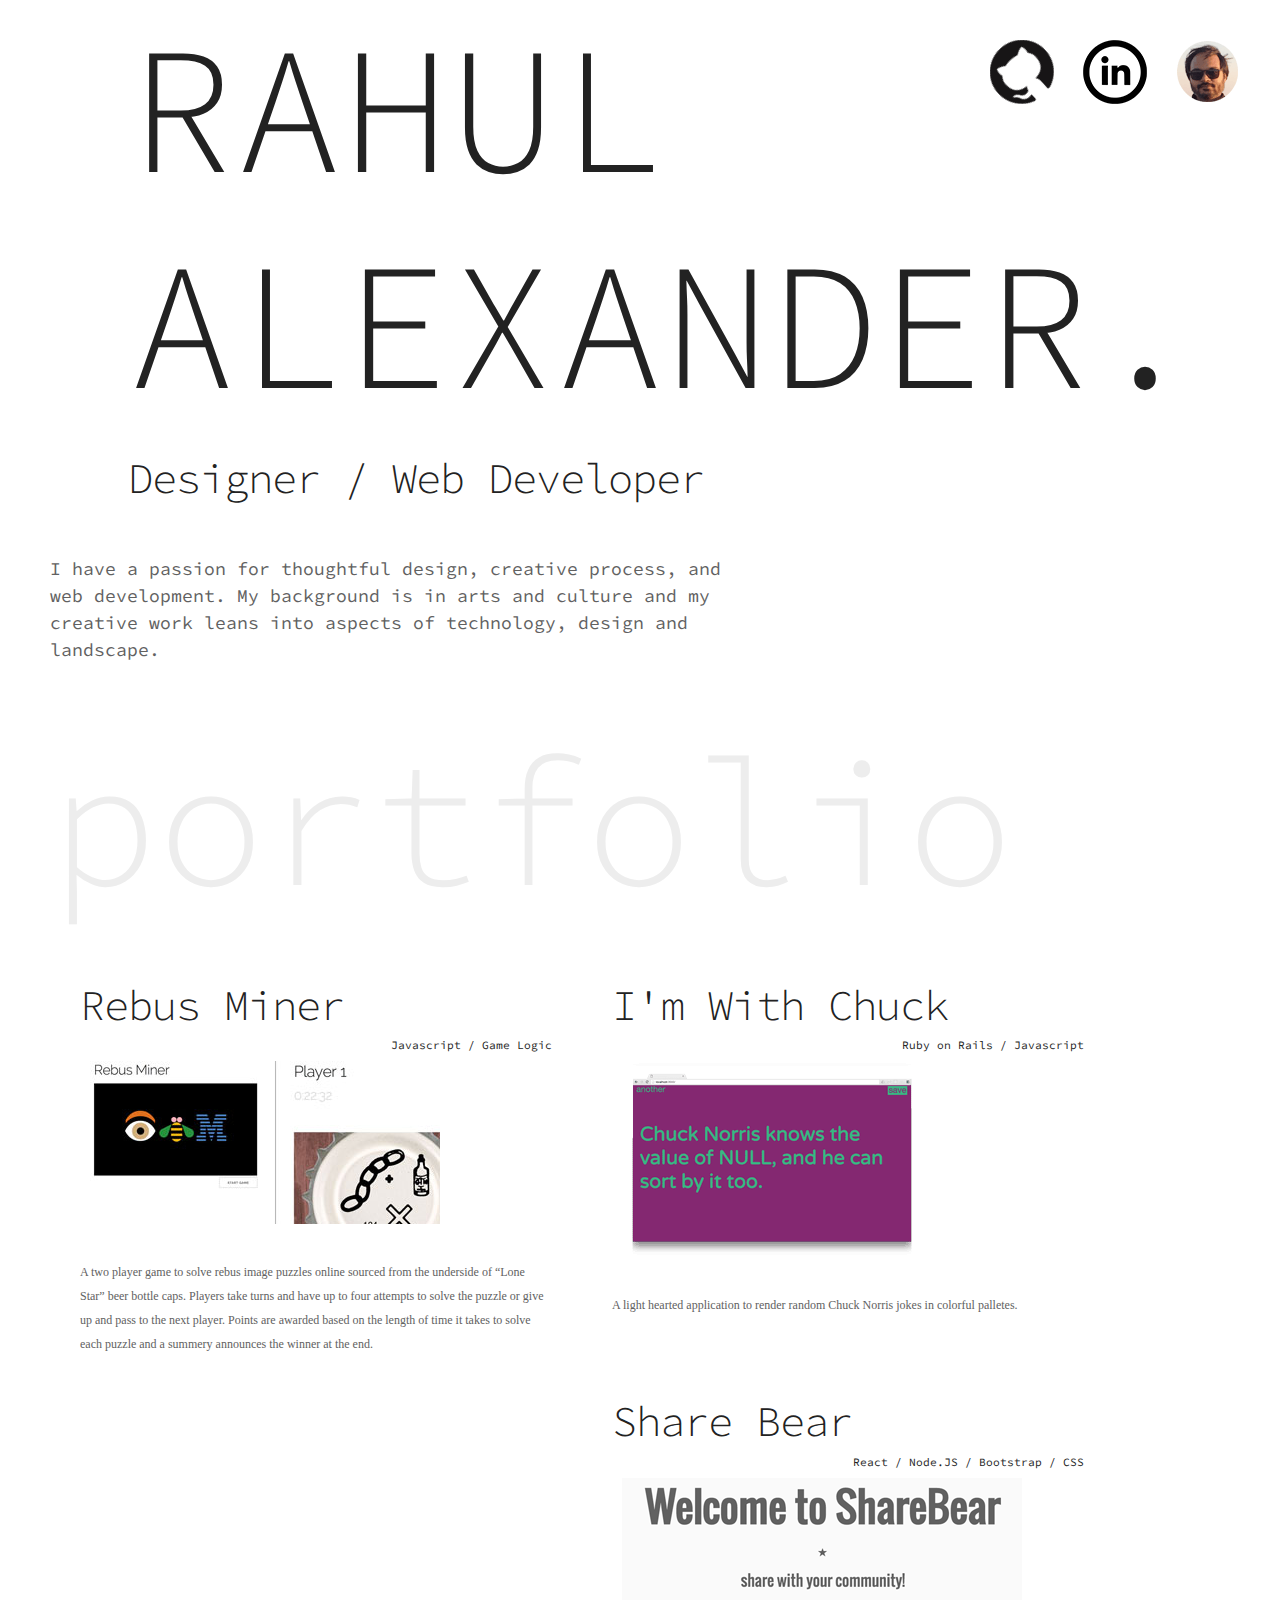
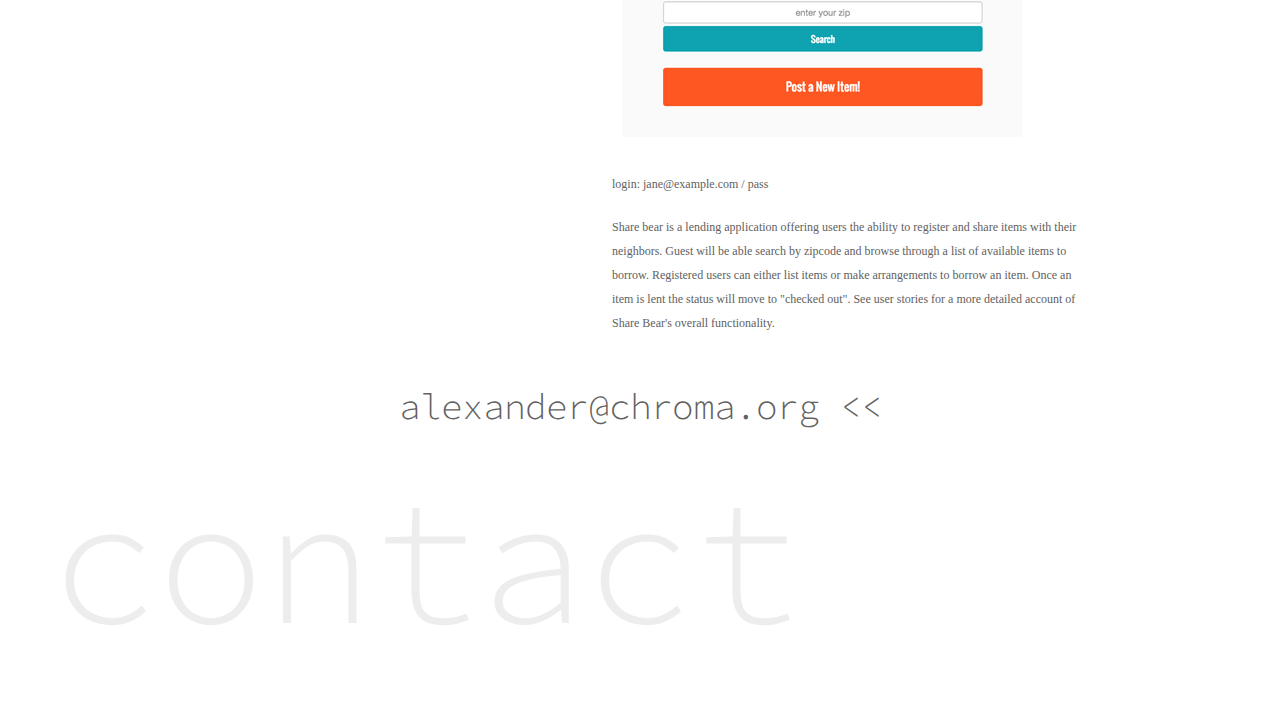
==== commit 0e1b329b: "contact added" ====
--- a/index.html
+++ b/index.html
@@ -63,7 +63,7 @@
 </section>
 
 <section id ="contact">
-<a href="mailto:alexander@chroma.org"><h3 id ="email"> >> alexander@chroma.org <<</h3></a>
+<a href="mailto:alexander@chroma.org"><h3 id ="email">alexander@chroma.org <<</h3></a>
 <h1>contact</h1>
 </section>
 <footer>
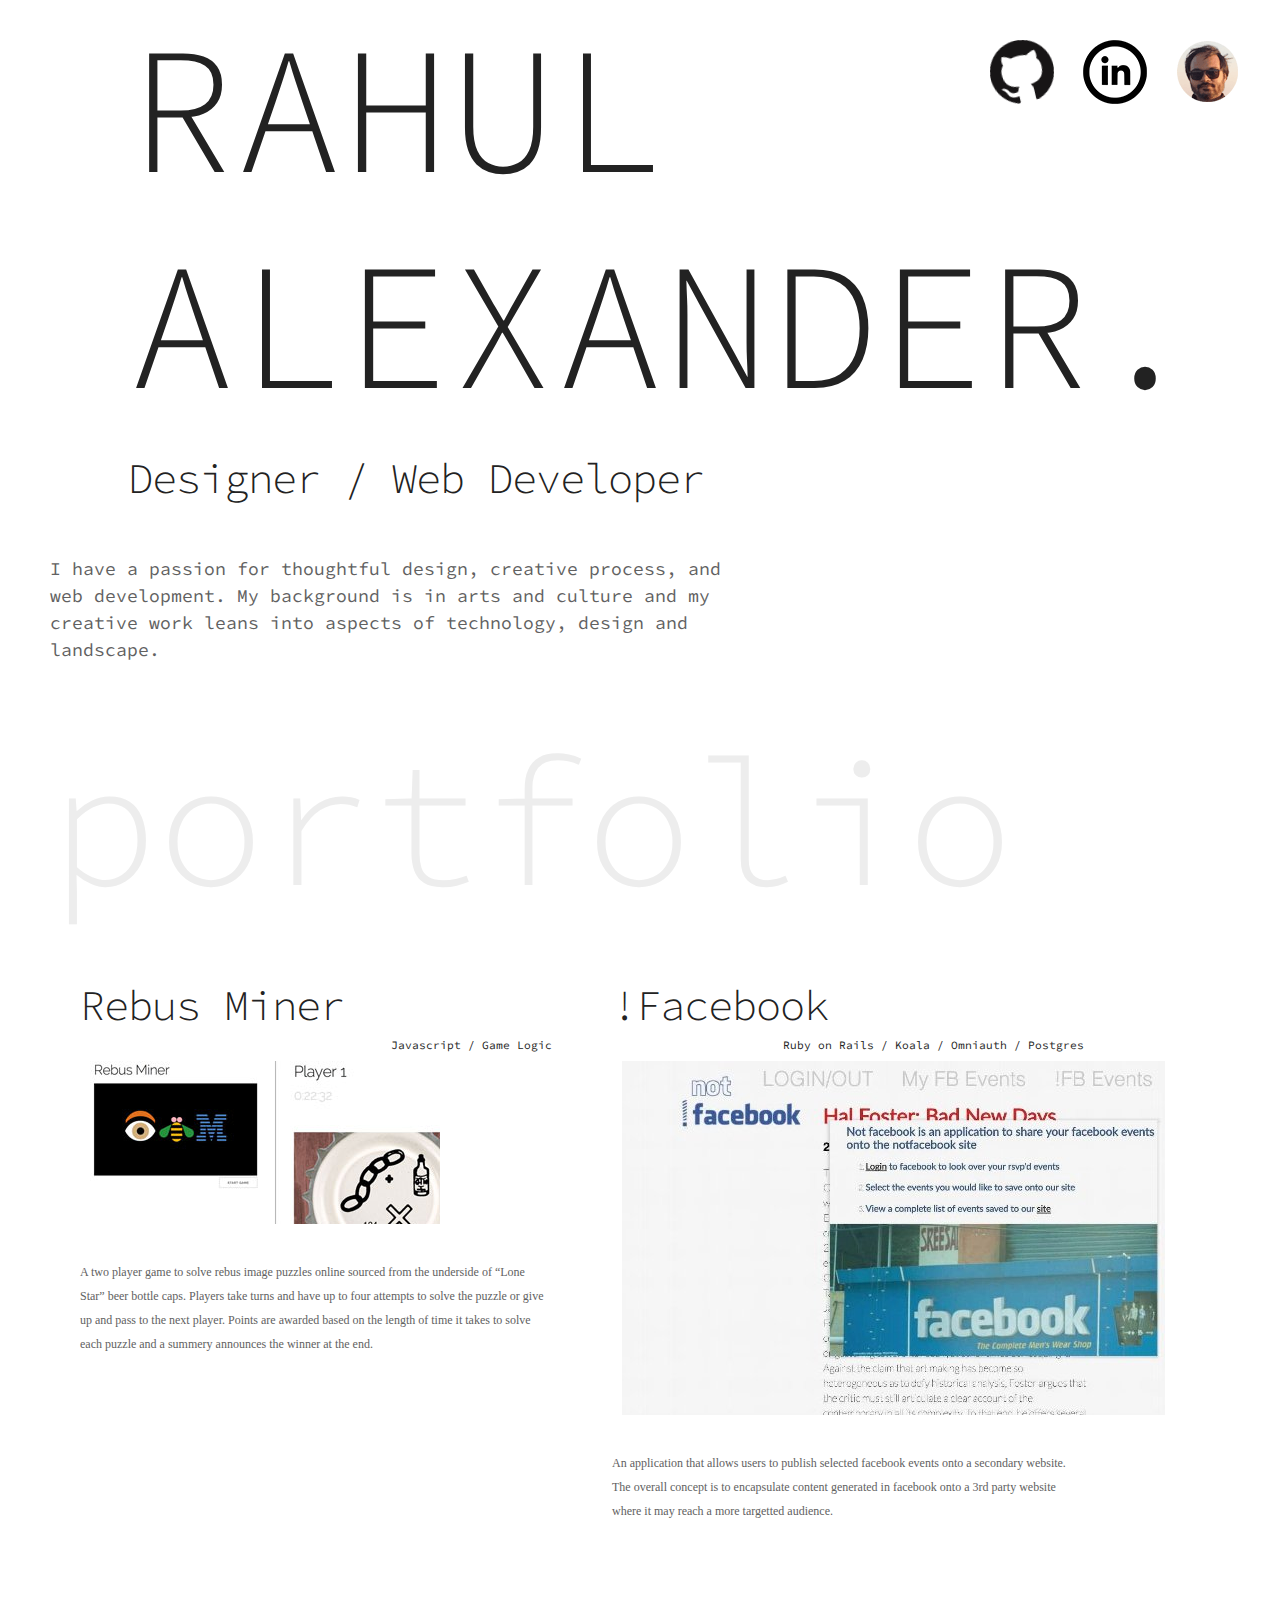
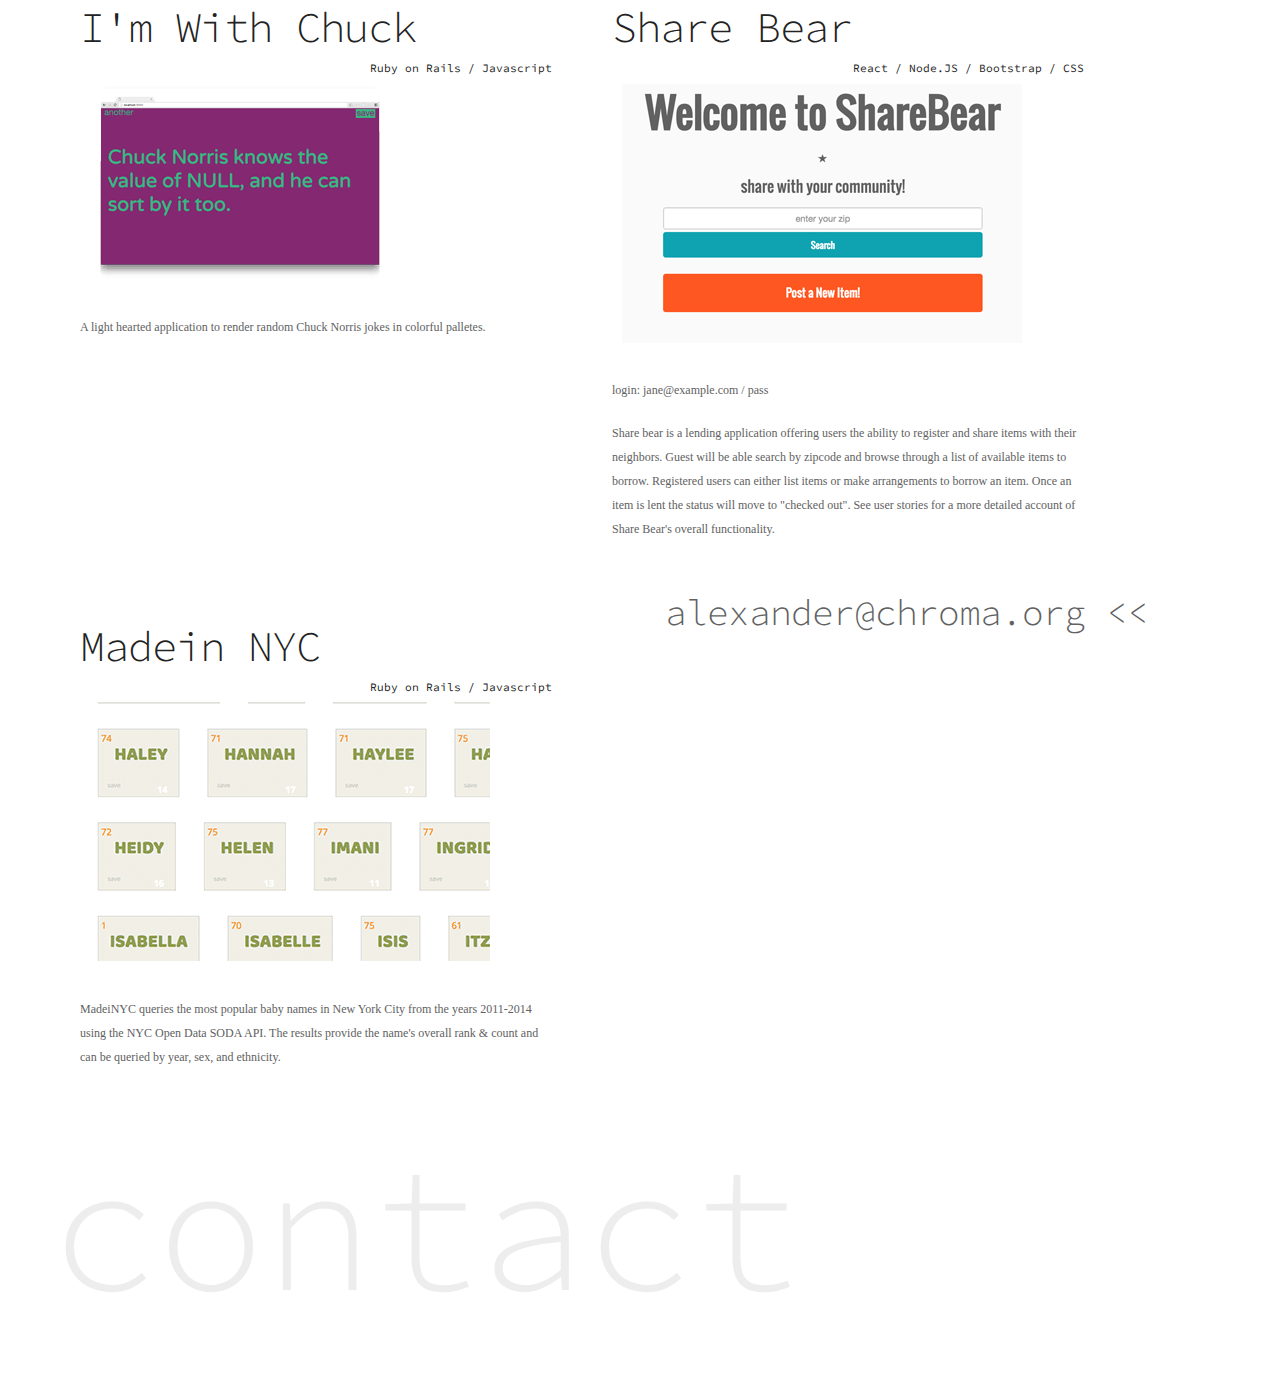
==== commit 794da89b: "added extra projects" ====
--- a/index.html
+++ b/index.html
@@ -45,10 +45,14 @@
     </a>
       <p>A two player game to solve rebus image puzzles online sourced from the underside of “Lone Star” beer bottle caps.  Players take turns and have up to four attempts to solve the puzzle or give up and pass to the next player.  Points are awarded based on the length of time it takes to solve each puzzle and a summery announces the winner at the end.</p>
   </div>
-
+<div>
+    <h2>!Facebook</h2><sup>Ruby on Rails / Koala / Omniauth / Postgres </sup>
+     <img src="img/notfb.jpg" alt="">
+      <p>An application that allows users to publish selected facebook events onto a secondary website. The overall concept is to encapsulate content generated in facebook onto a 3rd party website where it may reach a more targetted audience.</p>
+  </div>
   <div>
     <h2>I'm With Chuck</h2><sup>Ruby on Rails / Javascript</sup>
-    <a href="http://papersix.github.io/miner" target="_blank"><img src="img/chuck.gif" alt=""></a>
+    <a href="http://norissapp.herokuapp.com/" target="_blank"><img src="img/chuck.gif" alt=""></a>
       <p>A light hearted application to render random Chuck Norris jokes in colorful palletes.</p>
   </div>
 
@@ -59,6 +63,11 @@
       <p>login:  jane@example.com  / pass</p></a>
       <p>Share bear is a lending application offering users the ability to register and share items with their neighbors. Guest will be able search by zipcode and browse through a list of available items to borrow. Registered users can either list items or make arrangements to borrow an item. Once an item is lent the status will move to "checked out".
 See user stories for a more detailed account of Share Bear's overall functionality.</p>
+  </div>
+  <div>
+    <h2>Madein NYC</h2><sup>Ruby on Rails / Javascript</sup>
+    <a href="https://madeinyc.herokuapp.com/" target="_blank"><img src="img/madeinyc.gif" alt=""></a>
+      <p>MadeiNYC queries the most popular baby names in New York City from the years 2011-2014 using the NYC Open Data SODA API. The results provide the name's overall rank & count and can be queried by year, sex, and ethnicity.</p>
   </div>
 </section>
 
